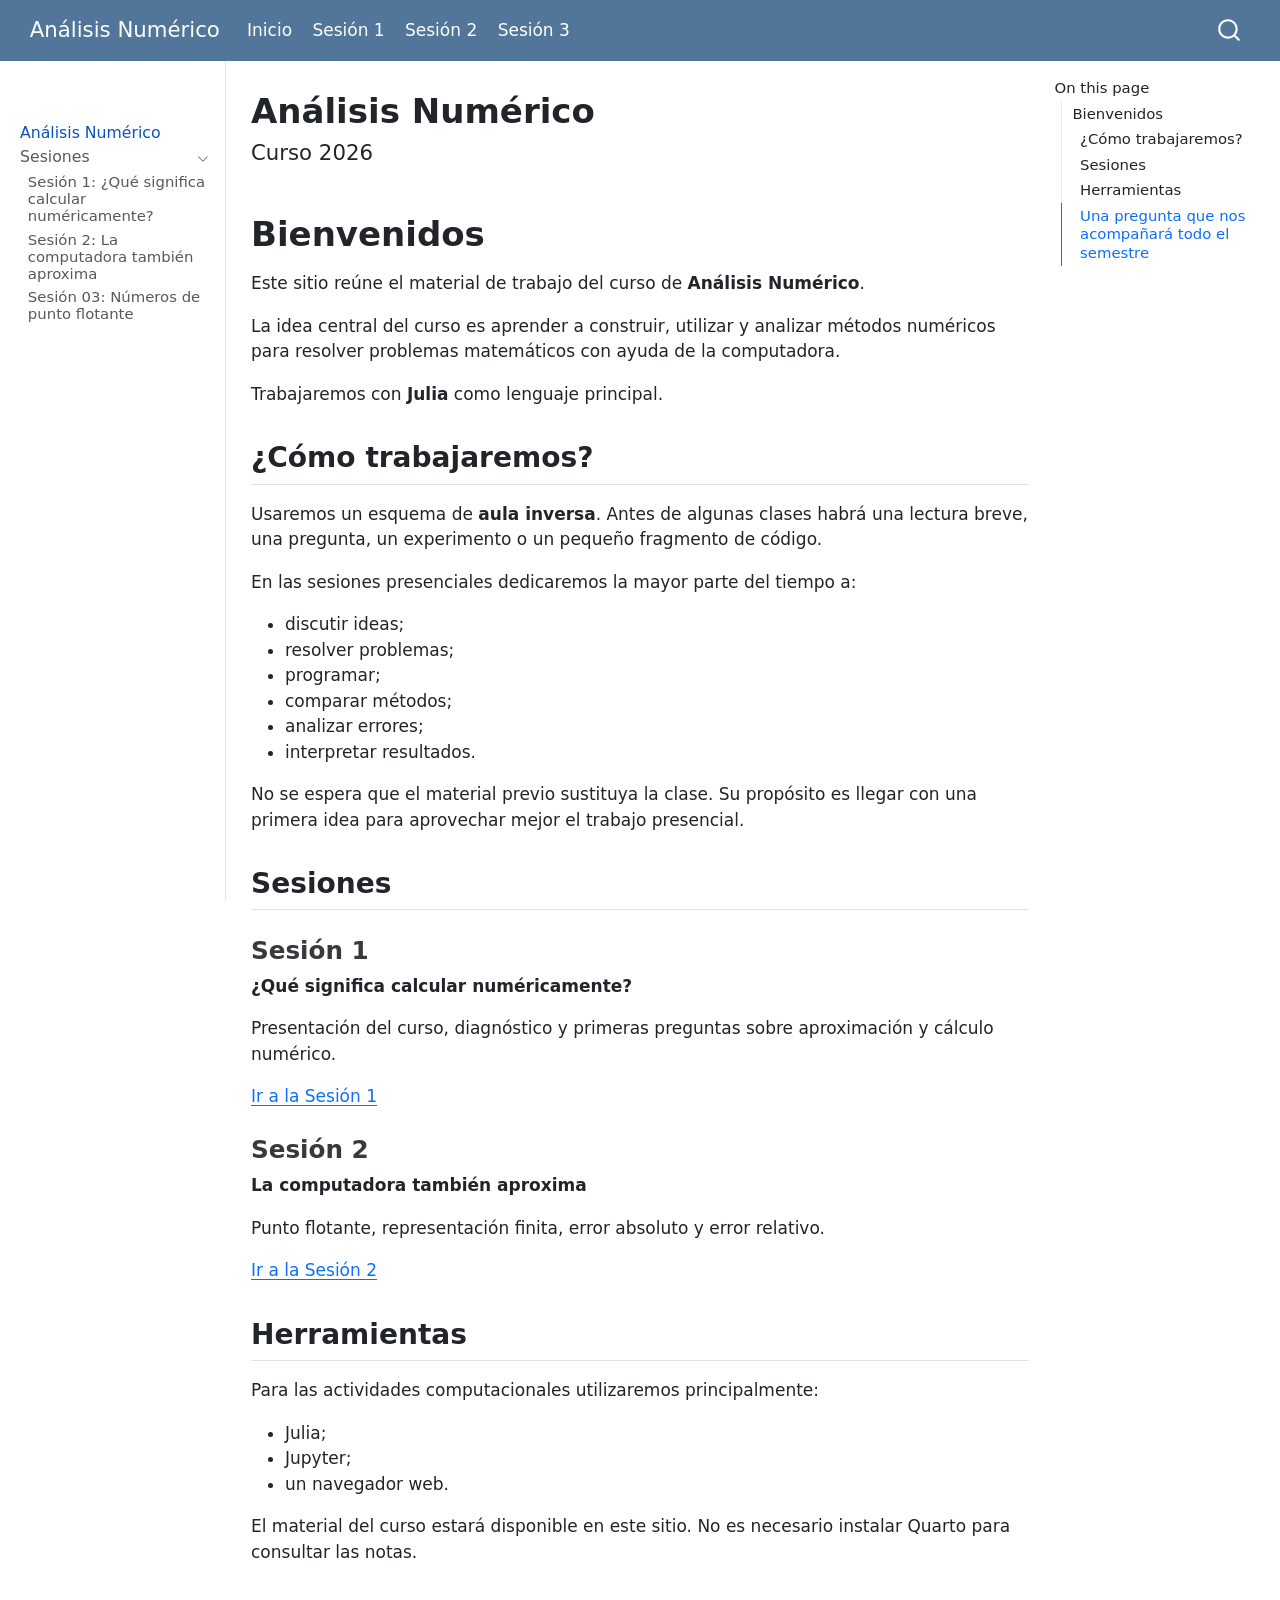
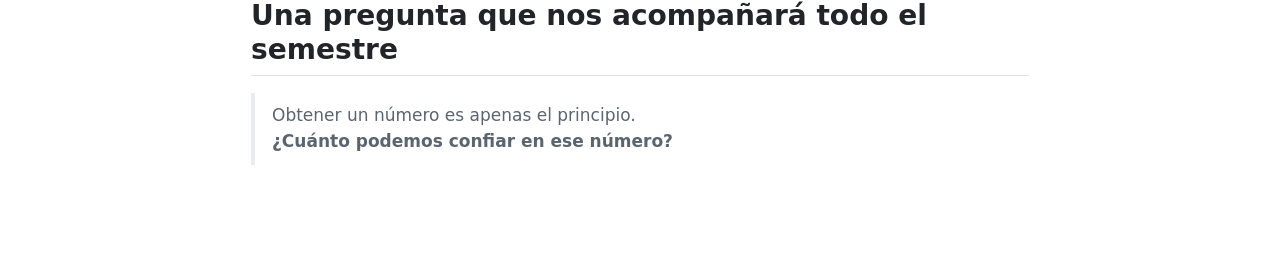
==== docs/index.html @ 0888eb27 "Publica sitio Quarto desde docs" ====
<!DOCTYPE html>
<html xmlns="http://www.w3.org/1999/xhtml" lang="en" xml:lang="en"><head>

<meta charset="utf-8">
<meta name="generator" content="quarto-1.10.18">

<meta name="viewport" content="width=device-width, initial-scale=1.0, user-scalable=yes">


<title>Análisis Numérico</title>
<style>
/* Default styles provided by pandoc.
** See https://pandoc.org/MANUAL.html#variables-for-html for config info.
*/
span.smallcaps{font-variant: small-caps;}
div.columns{display: flex; gap: 1.5em;}
div.column{flex: auto;}
@media screen {
div.columns{gap: min(4vw, 1.5em);}
div.column{overflow-x: auto;}
}
div.hanging-indent{margin-left: 1.5em; text-indent: -1.5em;}
ul.task-list{list-style: none;}
ul.task-list li input[type="checkbox"] {
  width: 0.8em;
  margin: 0 0.8em 0.2em -1em; /* quarto-specific, see https://github.com/quarto-dev/quarto-cli/issues/4556 */ 
  vertical-align: middle;
}
</style>


<script src="site_libs/quarto-nav/quarto-nav.js"></script>
<script src="site_libs/quarto-nav/headroom.min.js"></script>
<script src="site_libs/clipboard/clipboard.min.js"></script>
<script src="site_libs/quarto-search/autocomplete.umd.js"></script>
<script src="site_libs/quarto-search/fuse.min.js"></script>
<script src="site_libs/quarto-search/quarto-search.js"></script>
<meta name="quarto:offset" content="./">
<script src="site_libs/quarto-html/quarto.js" type="module"></script>
<script src="site_libs/quarto-html/tabsets/tabsets.js" type="module"></script>
<script src="site_libs/quarto-html/popper.min.js"></script>
<script src="site_libs/quarto-html/tippy.umd.min.js"></script>
<script src="site_libs/quarto-html/anchor.min.js"></script>
<link href="site_libs/quarto-html/tippy.css" rel="stylesheet">
<link href="site_libs/quarto-html/quarto-syntax-highlighting-64a204ab8560d761af7679ceaba22944.css" rel="stylesheet" id="quarto-text-highlighting-styles">
<script src="site_libs/bootstrap/bootstrap.min.js"></script>
<link href="site_libs/bootstrap/bootstrap-icons.css" rel="stylesheet">
<link href="site_libs/bootstrap/bootstrap-24e7809d17eaf8fe359cf2819d66b8cb.min.css" rel="stylesheet" append-hash="true" id="quarto-bootstrap" data-mode="light">
<script id="quarto-search-options" type="application/json">{
  "location": "navbar",
  "copy-button": false,
  "collapse-after": 3,
  "panel-placement": "end",
  "type": "overlay",
  "limit": 50,
  "keyboard-shortcut": [
    "f",
    "/",
    "s"
  ],
  "show-item-context": false,
  "language": {
    "search-no-results-text": "No results",
    "search-matching-documents-text": "matching documents",
    "search-copy-link-title": "Copy link to search",
    "search-hide-matches-text": "Hide additional matches",
    "search-more-match-text": "more match in this document",
    "search-more-matches-text": "more matches in this document",
    "search-clear-button-title": "Clear",
    "search-text-placeholder": "",
    "search-detached-cancel-button-title": "Cancel",
    "search-submit-button-title": "Submit",
    "search-label": "Search"
  }
}</script>


</head>

<body class="nav-sidebar docked nav-fixed quarto-light">

<div id="quarto-search-results"></div>
  <header id="quarto-header" class="headroom fixed-top">
    <nav class="navbar navbar-expand-lg " data-bs-theme="dark">
      <div class="navbar-container container-fluid">
      <div class="navbar-brand-container mx-auto">
    <a class="navbar-brand" href="./index.html">
    <span class="navbar-title">Análisis Numérico</span>
    </a>
  </div>
            <div id="quarto-search" class="" title="Search"></div>
          <button class="navbar-toggler" type="button" data-bs-toggle="collapse" data-bs-target="#navbarCollapse" aria-controls="navbarCollapse" role="menu" aria-expanded="false" aria-label="Toggle navigation" onclick="if (window.quartoToggleHeadroom) { window.quartoToggleHeadroom(); }">
  <span class="navbar-toggler-icon"></span>
</button>
          <div class="collapse navbar-collapse" id="navbarCollapse">
            <ul class="navbar-nav navbar-nav-scroll me-auto">
  <li class="nav-item">
    <a class="nav-link active" href="./index.html" aria-current="page"> 
<span class="menu-text">Inicio</span></a>
  </li>  
  <li class="nav-item">
    <a class="nav-link" href="./sesiones/sesion01.html"> 
<span class="menu-text">Sesión 1</span></a>
  </li>  
  <li class="nav-item">
    <a class="nav-link" href="./sesiones/sesion02.html"> 
<span class="menu-text">Sesión 2</span></a>
  </li>  
  <li class="nav-item">
    <a class="nav-link" href="./sesiones/sesion03.html"> 
<span class="menu-text">Sesión 3</span></a>
  </li>  
</ul>
          </div> <!-- /navcollapse -->
            <div class="quarto-navbar-tools">
</div>
      </div> <!-- /container-fluid -->
    </nav>
  <nav class="quarto-secondary-nav">
    <div class="container-fluid d-flex">
      <button type="button" class="quarto-btn-toggle btn" data-bs-toggle="collapse" role="button" data-bs-target=".quarto-sidebar-collapse-item" aria-controls="quarto-sidebar" aria-expanded="false" aria-label="Toggle sidebar navigation" onclick="if (window.quartoToggleHeadroom) { window.quartoToggleHeadroom(); }">
        <i class="bi bi-layout-text-sidebar-reverse"></i>
      </button>
        <nav class="quarto-page-breadcrumbs" aria-label="breadcrumb"><ol class="breadcrumb"><li class="breadcrumb-item"><a href="./index.html">Análisis Numérico</a></li></ol></nav>
        <a class="flex-grow-1" role="navigation" data-bs-toggle="collapse" data-bs-target=".quarto-sidebar-collapse-item" aria-controls="quarto-sidebar" aria-expanded="false" aria-label="Toggle sidebar navigation" onclick="if (window.quartoToggleHeadroom) { window.quartoToggleHeadroom(); }">      
        </a>
      <button type="button" class="btn quarto-search-button" aria-label="Search" onclick="window.quartoOpenSearch();">
        <i class="bi bi-search"></i>
      </button>
    </div>
  </nav>
</header>
<!-- content -->
<div id="quarto-content" class="quarto-container page-columns page-rows-contents page-layout-article page-navbar">
<!-- sidebar -->
  <nav id="quarto-sidebar" class="sidebar collapse collapse-horizontal quarto-sidebar-collapse-item sidebar-navigation docked overflow-auto">
        <div class="mt-2 flex-shrink-0 align-items-center">
        <div class="sidebar-search">
        <div id="quarto-search" class="" title="Search"></div>
        </div>
        </div>
    <div class="sidebar-menu-container"> 
    <ul class="list-unstyled mt-1">
        <li class="sidebar-item">
  <div class="sidebar-item-container"> 
  <a href="./index.html" class="sidebar-item-text sidebar-link active">
 <span class="menu-text">Análisis Numérico</span></a>
  </div>
</li>
        <li class="sidebar-item sidebar-item-section">
      <div class="sidebar-item-container"> 
            <a class="sidebar-item-text sidebar-link text-start" data-bs-toggle="collapse" data-bs-target="#quarto-sidebar-section-1" role="navigation" aria-expanded="true">
 <span class="menu-text">Sesiones</span></a>
          <a class="sidebar-item-toggle text-start" data-bs-toggle="collapse" data-bs-target="#quarto-sidebar-section-1" role="navigation" aria-expanded="true" aria-label="Toggle section">
            <i class="bi bi-chevron-right ms-2"></i>
          </a> 
      </div>
      <ul id="quarto-sidebar-section-1" class="collapse list-unstyled sidebar-section depth1 show">  
          <li class="sidebar-item">
  <div class="sidebar-item-container"> 
  <a href="./sesiones/sesion01.html" class="sidebar-item-text sidebar-link">
 <span class="menu-text">Sesión 1: ¿Qué significa calcular numéricamente?</span></a>
  </div>
</li>
          <li class="sidebar-item">
  <div class="sidebar-item-container"> 
  <a href="./sesiones/sesion02.html" class="sidebar-item-text sidebar-link">
 <span class="menu-text">Sesión 2: La computadora también aproxima</span></a>
  </div>
</li>
          <li class="sidebar-item">
  <div class="sidebar-item-container"> 
  <a href="./sesiones/sesion03.html" class="sidebar-item-text sidebar-link">
 <span class="menu-text">Sesión 03: Números de punto flotante</span></a>
  </div>
</li>
      </ul>
  </li>
    </ul>
    </div>
</nav>
<div id="quarto-sidebar-glass" class="quarto-sidebar-collapse-item" data-bs-toggle="collapse" data-bs-target=".quarto-sidebar-collapse-item"></div>
<!-- margin-sidebar -->
    <div id="quarto-margin-sidebar" class="sidebar margin-sidebar">
        <nav id="TOC" role="doc-toc" class="toc-active">
    <h2 id="toc-title">On this page</h2>
   
  <ul>
  <li><a href="#bienvenidos" id="toc-bienvenidos" class="nav-link active" data-scroll-target="#bienvenidos">Bienvenidos</a>
  <ul class="collapse">
  <li><a href="#cómo-trabajaremos" id="toc-cómo-trabajaremos" class="nav-link" data-scroll-target="#cómo-trabajaremos">¿Cómo trabajaremos?</a></li>
  <li><a href="#sesiones" id="toc-sesiones" class="nav-link" data-scroll-target="#sesiones">Sesiones</a>
  <ul class="collapse">
  <li><a href="#sesión-1" id="toc-sesión-1" class="nav-link" data-scroll-target="#sesión-1">Sesión 1</a></li>
  <li><a href="#sesión-2" id="toc-sesión-2" class="nav-link" data-scroll-target="#sesión-2">Sesión 2</a></li>
  </ul></li>
  <li><a href="#herramientas" id="toc-herramientas" class="nav-link" data-scroll-target="#herramientas">Herramientas</a></li>
  <li><a href="#una-pregunta-que-nos-acompañará-todo-el-semestre" id="toc-una-pregunta-que-nos-acompañará-todo-el-semestre" class="nav-link" data-scroll-target="#una-pregunta-que-nos-acompañará-todo-el-semestre">Una pregunta que nos acompañará todo el semestre</a></li>
  </ul></li>
  </ul>
</nav>
    </div>
<!-- main -->
<main class="content" id="quarto-document-content">

<header id="title-block-header" class="quarto-title-block default">
<div class="quarto-title">
<h1 class="title">Análisis Numérico</h1>
<p class="subtitle lead">Curso 2026</p>
</div>



<div class="quarto-title-meta">

    
  
    
  </div>
  


</header>


<section id="bienvenidos" class="level1">
<h1>Bienvenidos</h1>
<p>Este sitio reúne el material de trabajo del curso de <strong>Análisis Numérico</strong>.</p>
<p>La idea central del curso es aprender a construir, utilizar y analizar métodos numéricos para resolver problemas matemáticos con ayuda de la computadora.</p>
<p>Trabajaremos con <strong>Julia</strong> como lenguaje principal.</p>
<section id="cómo-trabajaremos" class="level2">
<h2 class="anchored" data-anchor-id="cómo-trabajaremos">¿Cómo trabajaremos?</h2>
<p>Usaremos un esquema de <strong>aula inversa</strong>. Antes de algunas clases habrá una lectura breve, una pregunta, un experimento o un pequeño fragmento de código.</p>
<p>En las sesiones presenciales dedicaremos la mayor parte del tiempo a:</p>
<ul>
<li>discutir ideas;</li>
<li>resolver problemas;</li>
<li>programar;</li>
<li>comparar métodos;</li>
<li>analizar errores;</li>
<li>interpretar resultados.</li>
</ul>
<p>No se espera que el material previo sustituya la clase. Su propósito es llegar con una primera idea para aprovechar mejor el trabajo presencial.</p>
</section>
<section id="sesiones" class="level2">
<h2 class="anchored" data-anchor-id="sesiones">Sesiones</h2>
<section id="sesión-1" class="level3">
<h3 class="anchored" data-anchor-id="sesión-1">Sesión 1</h3>
<p><strong>¿Qué significa calcular numéricamente?</strong></p>
<p>Presentación del curso, diagnóstico y primeras preguntas sobre aproximación y cálculo numérico.</p>
<p><a href="./sesiones/sesion01.html">Ir a la Sesión 1</a></p>
</section>
<section id="sesión-2" class="level3">
<h3 class="anchored" data-anchor-id="sesión-2">Sesión 2</h3>
<p><strong>La computadora también aproxima</strong></p>
<p>Punto flotante, representación finita, error absoluto y error relativo.</p>
<p><a href="./sesiones/sesion02.html">Ir a la Sesión 2</a></p>
</section>
</section>
<section id="herramientas" class="level2">
<h2 class="anchored" data-anchor-id="herramientas">Herramientas</h2>
<p>Para las actividades computacionales utilizaremos principalmente:</p>
<ul>
<li>Julia;</li>
<li>Jupyter;</li>
<li>un navegador web.</li>
</ul>
<p>El material del curso estará disponible en este sitio. No es necesario instalar Quarto para consultar las notas.</p>
</section>
<section id="una-pregunta-que-nos-acompañará-todo-el-semestre" class="level2">
<h2 class="anchored" data-anchor-id="una-pregunta-que-nos-acompañará-todo-el-semestre">Una pregunta que nos acompañará todo el semestre</h2>
<blockquote class="blockquote">
<p>Obtener un número es apenas el principio.<br>
<strong>¿Cuánto podemos confiar en ese número?</strong></p>
</blockquote>


</section>
</section>

</main> <!-- /main -->
<script id="quarto-html-after-body" type="application/javascript">
  window.document.addEventListener("DOMContentLoaded", function (event) {
    const icon = "";
    const anchorJS = new window.AnchorJS();
    anchorJS.options = {
      placement: 'right',
      icon: icon
    };
    anchorJS.add('.anchored');
    const isCodeAnnotation = (el) => {
      for (const clz of el.classList) {
        if (clz.startsWith('code-annotation-')) {                     
          return true;
        }
      }
      return false;
    }
    const onCopySuccess = function(e) {
      // button target
      const button = e.trigger;
      // don't keep focus
      button.blur();
      // flash "checked"
      button.classList.add('code-copy-button-checked');
      var currentTitle = button.getAttribute("title");
      button.setAttribute("title", "Copied!");
      let tooltip;
      if (window.bootstrap) {
        button.setAttribute("data-bs-toggle", "tooltip");
        button.setAttribute("data-bs-placement", "left");
        button.setAttribute("data-bs-title", "Copied!");
        tooltip = new bootstrap.Tooltip(button, 
          { trigger: "manual", 
            customClass: "code-copy-button-tooltip",
            offset: [0, -8]});
        tooltip.show();    
      }
      setTimeout(function() {
        if (tooltip) {
          tooltip.hide();
          button.removeAttribute("data-bs-title");
          button.removeAttribute("data-bs-toggle");
          button.removeAttribute("data-bs-placement");
        }
        button.setAttribute("title", currentTitle);
        button.classList.remove('code-copy-button-checked');
      }, 1000);
      // clear code selection
      e.clearSelection();
    }
    const getTextToCopy = function(trigger) {
      const outerScaffold = trigger.parentElement.cloneNode(true);
      const codeEl = outerScaffold.querySelector('code');
      for (const childEl of codeEl.children) {
        if (isCodeAnnotation(childEl)) {
          childEl.remove();
        }
      }
      return codeEl.innerText;
    }
    const clipboard = new window.ClipboardJS('.code-copy-button:not([data-in-quarto-modal])', {
      text: getTextToCopy
    });
    clipboard.on('success', onCopySuccess);
    if (window.document.getElementById('quarto-embedded-source-code-modal')) {
      const clipboardModal = new window.ClipboardJS('.code-copy-button[data-in-quarto-modal]', {
        text: getTextToCopy,
        container: window.document.getElementById('quarto-embedded-source-code-modal')
      });
      clipboardModal.on('success', onCopySuccess);
    }
      var localhostRegex = new RegExp(/^(?:http|https):\/\/localhost\:?[0-9]*\//);
      var mailtoRegex = new RegExp(/^mailto:/);
        var filterRegex = new RegExp('/' + window.location.host + '/');
      var isInternal = (href) => {
          return filterRegex.test(href) || localhostRegex.test(href) || mailtoRegex.test(href);
      }
      // Inspect non-navigation links and adorn them if external
     var links = window.document.querySelectorAll('a[href]:not(.nav-link):not(.navbar-brand):not(.toc-action):not(.sidebar-link):not(.sidebar-item-toggle):not(.pagination-link):not(.no-external):not([aria-hidden]):not(.dropdown-item):not(.quarto-navigation-tool):not(.about-link)');
      for (var i=0; i<links.length; i++) {
        const link = links[i];
        if (!isInternal(link.href)) {
          // undo the damage that might have been done by quarto-nav.js in the case of
          // links that we want to consider external
          if (link.dataset.originalHref !== undefined) {
            link.href = link.dataset.originalHref;
          }
        }
      }
    function tippyHover(el, contentFn, onTriggerFn, onUntriggerFn) {
      const config = {
        allowHTML: true,
        maxWidth: 500,
        delay: 100,
        arrow: false,
        appendTo: function(el) {
            return el.parentElement;
        },
        interactive: true,
        interactiveBorder: 10,
        theme: 'quarto',
        placement: 'bottom-start',
      };
      if (contentFn) {
        config.content = contentFn;
      }
      if (onTriggerFn) {
        config.onTrigger = onTriggerFn;
      }
      if (onUntriggerFn) {
        config.onUntrigger = onUntriggerFn;
      }
      window.tippy(el, config); 
    }
    const noterefs = window.document.querySelectorAll('a[role="doc-noteref"]');
    for (var i=0; i<noterefs.length; i++) {
      const ref = noterefs[i];
      tippyHover(ref, function() {
        // use id or data attribute instead here
        let href = ref.getAttribute('data-footnote-href') || ref.getAttribute('href');
        try { href = new URL(href).hash; } catch {}
        const id = href.replace(/^#\/?/, "");
        const note = window.document.getElementById(id);
        if (note) {
          return note.innerHTML;
        } else {
          return "";
        }
      });
    }
    const xrefs = window.document.querySelectorAll('a.quarto-xref');
    const processXRef = (id, note) => {
      // Strip column container classes
      const stripColumnClz = (el) => {
        el.classList.remove("page-full", "page-columns");
        if (el.children) {
          for (const child of el.children) {
            stripColumnClz(child);
          }
        }
      }
      stripColumnClz(note)
      if (id === null || id.startsWith('sec-')) {
        // Special case sections, only their first couple elements
        const container = document.createElement("div");
        if (note.children && note.children.length > 2) {
          container.appendChild(note.children[0].cloneNode(true));
          for (let i = 1; i < note.children.length; i++) {
            const child = note.children[i];
            if (child.tagName === "P" && child.innerText === "") {
              continue;
            } else {
              container.appendChild(child.cloneNode(true));
              break;
            }
          }
          if (window.Quarto?.typesetMath) {
            window.Quarto.typesetMath(container);
          }
          return container.innerHTML
        } else {
          if (window.Quarto?.typesetMath) {
            window.Quarto.typesetMath(note);
          }
          return note.innerHTML;
        }
      } else {
        // Remove any anchor links if they are present
        const anchorLink = note.querySelector('a.anchorjs-link');
        if (anchorLink) {
          anchorLink.remove();
        }
        if (window.Quarto?.typesetMath) {
          window.Quarto.typesetMath(note);
        }
        if (note.classList.contains("callout")) {
          return note.outerHTML;
        } else {
          return note.innerHTML;
        }
      }
    }
    for (var i=0; i<xrefs.length; i++) {
      const xref = xrefs[i];
      tippyHover(xref, undefined, function(instance) {
        instance.disable();
        let url = xref.getAttribute('href');
        let hash = undefined; 
        if (url.startsWith('#')) {
          hash = url;
        } else {
          try { hash = new URL(url).hash; } catch {}
        }
        if (hash) {
          const id = hash.replace(/^#\/?/, "");
          const note = window.document.getElementById(id);
          if (note !== null) {
            try {
              const html = processXRef(id, note.cloneNode(true));
              instance.setContent(html);
            } finally {
              instance.enable();
              instance.show();
            }
          } else {
            // See if we can fetch this
            fetch(url.split('#')[0])
            .then(res => res.text())
            .then(html => {
              const parser = new DOMParser();
              const htmlDoc = parser.parseFromString(html, "text/html");
              const note = htmlDoc.getElementById(id);
              if (note !== null) {
                const html = processXRef(id, note);
                instance.setContent(html);
              } 
            }).finally(() => {
              instance.enable();
              instance.show();
            });
          }
        } else {
          // See if we can fetch a full url (with no hash to target)
          // This is a special case and we should probably do some content thinning / targeting
          fetch(url)
          .then(res => res.text())
          .then(html => {
            const parser = new DOMParser();
            const htmlDoc = parser.parseFromString(html, "text/html");
            const note = htmlDoc.querySelector('main.content');
            if (note !== null) {
              // This should only happen for chapter cross references
              // (since there is no id in the URL)
              // remove the first header
              if (note.children.length > 0 && note.children[0].tagName === "HEADER") {
                note.children[0].remove();
              }
              const html = processXRef(null, note);
              instance.setContent(html);
            } 
          }).finally(() => {
            instance.enable();
            instance.show();
          });
        }
      }, function(instance) {
      });
    }
        let selectedAnnoteEl;
        const selectorForAnnotation = ( cell, annotation) => {
          let cellAttr = 'data-code-cell="' + cell + '"';
          let lineAttr = 'data-code-annotation="' +  annotation + '"';
          const selector = 'span[' + cellAttr + '][' + lineAttr + ']';
          return selector;
        }
        const selectCodeLines = (annoteEl) => {
          const doc = window.document;
          const targetCell = annoteEl.getAttribute("data-target-cell");
          const targetAnnotation = annoteEl.getAttribute("data-target-annotation");
          const annoteSpan = window.document.querySelector(selectorForAnnotation(targetCell, targetAnnotation));
          const lines = annoteSpan.getAttribute("data-code-lines").split(",");
          const lineIds = lines.map((line) => {
            return targetCell + "-" + line;
          })
          let top = null;
          let height = null;
          let parent = null;
          if (lineIds.length > 0) {
              //compute the position of the single el (top and bottom and make a div)
              const el = window.document.getElementById(lineIds[0]);
              top = el.offsetTop;
              height = el.offsetHeight;
              parent = el.parentElement.parentElement;
            if (lineIds.length > 1) {
              const lastEl = window.document.getElementById(lineIds[lineIds.length - 1]);
              const bottom = lastEl.offsetTop + lastEl.offsetHeight;
              height = bottom - top;
            }
            if (top !== null && height !== null && parent !== null) {
              // cook up a div (if necessary) and position it 
              let div = window.document.getElementById("code-annotation-line-highlight");
              if (div === null) {
                div = window.document.createElement("div");
                div.setAttribute("id", "code-annotation-line-highlight");
                div.style.position = 'absolute';
                parent.appendChild(div);
              }
              div.style.top = top - 2 + "px";
              div.style.height = height + 4 + "px";
              div.style.left = 0;
              let gutterDiv = window.document.getElementById("code-annotation-line-highlight-gutter");
              if (gutterDiv === null) {
                gutterDiv = window.document.createElement("div");
                gutterDiv.setAttribute("id", "code-annotation-line-highlight-gutter");
                gutterDiv.style.position = 'absolute';
                const codeCell = window.document.getElementById(targetCell);
                const gutter = codeCell.querySelector('.code-annotation-gutter');
                gutter.appendChild(gutterDiv);
              }
              gutterDiv.style.top = top - 2 + "px";
              gutterDiv.style.height = height + 4 + "px";
            }
            selectedAnnoteEl = annoteEl;
          }
        };
        const unselectCodeLines = () => {
          const elementsIds = ["code-annotation-line-highlight", "code-annotation-line-highlight-gutter"];
          elementsIds.forEach((elId) => {
            const div = window.document.getElementById(elId);
            if (div) {
              div.remove();
            }
          });
          selectedAnnoteEl = undefined;
        };
          // Handle positioning of the toggle
      window.addEventListener(
        "resize",
        throttle(() => {
          elRect = undefined;
          if (selectedAnnoteEl) {
            selectCodeLines(selectedAnnoteEl);
          }
        }, 10)
      );
      function throttle(fn, ms) {
      let throttle = false;
      let timer;
        return (...args) => {
          if(!throttle) { // first call gets through
              fn.apply(this, args);
              throttle = true;
          } else { // all the others get throttled
              if(timer) clearTimeout(timer); // cancel #2
              timer = setTimeout(() => {
                fn.apply(this, args);
                timer = throttle = false;
              }, ms);
          }
        };
      }
        // Attach click handler to the DT
        const annoteDls = window.document.querySelectorAll('dt[data-target-cell]');
        for (const annoteDlNode of annoteDls) {
          annoteDlNode.addEventListener('click', (event) => {
            const clickedEl = event.target;
            if (clickedEl !== selectedAnnoteEl) {
              unselectCodeLines();
              const activeEl = window.document.querySelector('dt[data-target-cell].code-annotation-active');
              if (activeEl) {
                activeEl.classList.remove('code-annotation-active');
              }
              selectCodeLines(clickedEl);
              clickedEl.classList.add('code-annotation-active');
            } else {
              // Unselect the line
              unselectCodeLines();
              clickedEl.classList.remove('code-annotation-active');
            }
          });
        }
    const findCites = (el) => {
      const parentEl = el.parentElement;
      if (parentEl) {
        const cites = parentEl.dataset.cites;
        if (cites) {
          return {
            el,
            cites: cites.split(' ')
          };
        } else {
          return findCites(el.parentElement)
        }
      } else {
        return undefined;
      }
    };
    var bibliorefs = window.document.querySelectorAll('a[role="doc-biblioref"]');
    for (var i=0; i<bibliorefs.length; i++) {
      const ref = bibliorefs[i];
      const citeInfo = findCites(ref);
      if (citeInfo) {
        tippyHover(citeInfo.el, function() {
          var popup = window.document.createElement('div');
          citeInfo.cites.forEach(function(cite) {
            var citeDiv = window.document.createElement('div');
            citeDiv.classList.add('hanging-indent');
            citeDiv.classList.add('csl-entry');
            var biblioDiv = window.document.getElementById('ref-' + cite);
            if (biblioDiv) {
              citeDiv.innerHTML = biblioDiv.innerHTML;
            }
            popup.appendChild(citeDiv);
          });
          return popup.innerHTML;
        });
      }
    }
  });
  </script>
</div> <!-- /content -->




</body></html>
---- docs/site_libs/quarto-html/tippy.css ----
.tippy-box[data-animation=fade][data-state=hidden]{opacity:0}[data-tippy-root]{max-width:calc(100vw - 10px)}.tippy-box{position:relative;background-color:#333;color:#fff;border-radius:4px;font-size:14px;line-height:1.4;white-space:normal;outline:0;transition-property:transform,visibility,opacity}.tippy-box[data-placement^=top]>.tippy-arrow{bottom:0}.tippy-box[data-placement^=top]>.tippy-arrow:before{bottom:-7px;left:0;border-width:8px 8px 0;border-top-color:initial;transform-origin:center top}.tippy-box[data-placement^=bottom]>.tippy-arrow{top:0}.tippy-box[data-placement^=bottom]>.tippy-arrow:before{top:-7px;left:0;border-width:0 8px 8px;border-bottom-color:initial;transform-origin:center bottom}.tippy-box[data-placement^=left]>.tippy-arrow{right:0}.tippy-box[data-placement^=left]>.tippy-arrow:before{border-width:8px 0 8px 8px;border-left-color:initial;right:-7px;transform-origin:center left}.tippy-box[data-placement^=right]>.tippy-arrow{left:0}.tippy-box[data-placement^=right]>.tippy-arrow:before{left:-7px;border-width:8px 8px 8px 0;border-right-color:initial;transform-origin:center right}.tippy-box[data-inertia][data-state=visible]{transition-timing-function:cubic-bezier(.54,1.5,.38,1.11)}.tippy-arrow{width:16px;height:16px;color:#333}.tippy-arrow:before{content:"";position:absolute;border-color:transparent;border-style:solid}.tippy-content{position:relative;padding:5px 9px;z-index:1}
---- docs/site_libs/quarto-html/quarto-syntax-highlighting-64a204ab8560d761af7679ceaba22944.css ----
/* quarto syntax highlight colors */
:root {
  --quarto-hl-ot-color: #003B4F;
  --quarto-hl-at-color: #657422;
  --quarto-hl-ss-color: #20794D;
  --quarto-hl-an-color: #5E5E5E;
  --quarto-hl-fu-color: #4758AB;
  --quarto-hl-st-color: #20794D;
  --quarto-hl-cf-color: #003B4F;
  --quarto-hl-op-color: #5E5E5E;
  --quarto-hl-er-color: #AD0000;
  --quarto-hl-bn-color: #AD0000;
  --quarto-hl-al-color: #AD0000;
  --quarto-hl-va-color: #111111;
  --quarto-hl-bu-color: inherit;
  --quarto-hl-ex-color: inherit;
  --quarto-hl-pp-color: #AD0000;
  --quarto-hl-in-color: #5E5E5E;
  --quarto-hl-vs-color: #20794D;
  --quarto-hl-wa-color: #5E5E5E;
  --quarto-hl-do-color: #5E5E5E;
  --quarto-hl-im-color: #00769E;
  --quarto-hl-ch-color: #20794D;
  --quarto-hl-dt-color: #AD0000;
  --quarto-hl-fl-color: #AD0000;
  --quarto-hl-co-color: #5E5E5E;
  --quarto-hl-cv-color: #5E5E5E;
  --quarto-hl-cn-color: #8f5902;
  --quarto-hl-sc-color: #5E5E5E;
  --quarto-hl-dv-color: #AD0000;
  --quarto-hl-kw-color: #003B4F;
}

/* other quarto variables */
:root {
  --quarto-font-monospace: SFMono-Regular, Menlo, Monaco, Consolas, "Liberation Mono", "Courier New", monospace;
}

/* syntax highlight based on Pandoc's rules */
pre > code.sourceCode > span {
  color: #003B4F;
}

code.sourceCode > span {
  color: #003B4F;
}

div.sourceCode,
div.sourceCode pre.sourceCode {
  color: #003B4F;
}

/* Normal */
code span {
  color: #003B4F;
}

/* Alert */
code span.al {
  color: #AD0000;
  font-style: inherit;
}

/* Annotation */
code span.an {
  color: #5E5E5E;
  font-style: inherit;
}

/* Attribute */
code span.at {
  color: #657422;
  font-style: inherit;
}

/* BaseN */
code span.bn {
  color: #AD0000;
  font-style: inherit;
}

/* BuiltIn */
code span.bu {
  font-style: inherit;
}

/* ControlFlow */
code span.cf {
  color: #003B4F;
  font-weight: bold;
  font-style: inherit;
}

/* Char */
code span.ch {
  color: #20794D;
  font-style: inherit;
}

/* Constant */
code span.cn {
  color: #8f5902;
  font-style: inherit;
}

/* Comment */
code span.co {
  color: #5E5E5E;
  font-style: inherit;
}

/* CommentVar */
code span.cv {
  color: #5E5E5E;
  font-style: italic;
}

/* Documentation */
code span.do {
  color: #5E5E5E;
  font-style: italic;
}

/* DataType */
code span.dt {
  color: #AD0000;
  font-style: inherit;
}

/* DecVal */
code span.dv {
  color: #AD0000;
  font-style: inherit;
}

/* Error */
code span.er {
  color: #AD0000;
  font-style: inherit;
}

/* Extension */
code span.ex {
  font-style: inherit;
}

/* Float */
code span.fl {
  color: #AD0000;
  font-style: inherit;
}

/* Function */
code span.fu {
  color: #4758AB;
  font-style: inherit;
}

/* Import */
code span.im {
  color: #00769E;
  font-style: inherit;
}

/* Information */
code span.in {
  color: #5E5E5E;
  font-style: inherit;
}

/* Keyword */
code span.kw {
  color: #003B4F;
  font-weight: bold;
  font-style: inherit;
}

/* Operator */
code span.op {
  color: #5E5E5E;
  font-style: inherit;
}

/* Other */
code span.ot {
  color: #003B4F;
  font-style: inherit;
}

/* Preprocessor */
code span.pp {
  color: #AD0000;
  font-style: inherit;
}

/* SpecialChar */
code span.sc {
  color: #5E5E5E;
  font-style: inherit;
}

/* SpecialString */
code span.ss {
  color: #20794D;
  font-style: inherit;
}

/* String */
code span.st {
  color: #20794D;
  font-style: inherit;
}

/* Variable */
code span.va {
  color: #111111;
  font-style: inherit;
}

/* VerbatimString */
code span.vs {
  color: #20794D;
  font-style: inherit;
}

/* Warning */
code span.wa {
  color: #5E5E5E;
  font-style: italic;
}

.prevent-inlining {
  content: "</";
}

/*# sourceMappingURL=9d8d5bb603a83b8298b89080a598c93b.css.map */
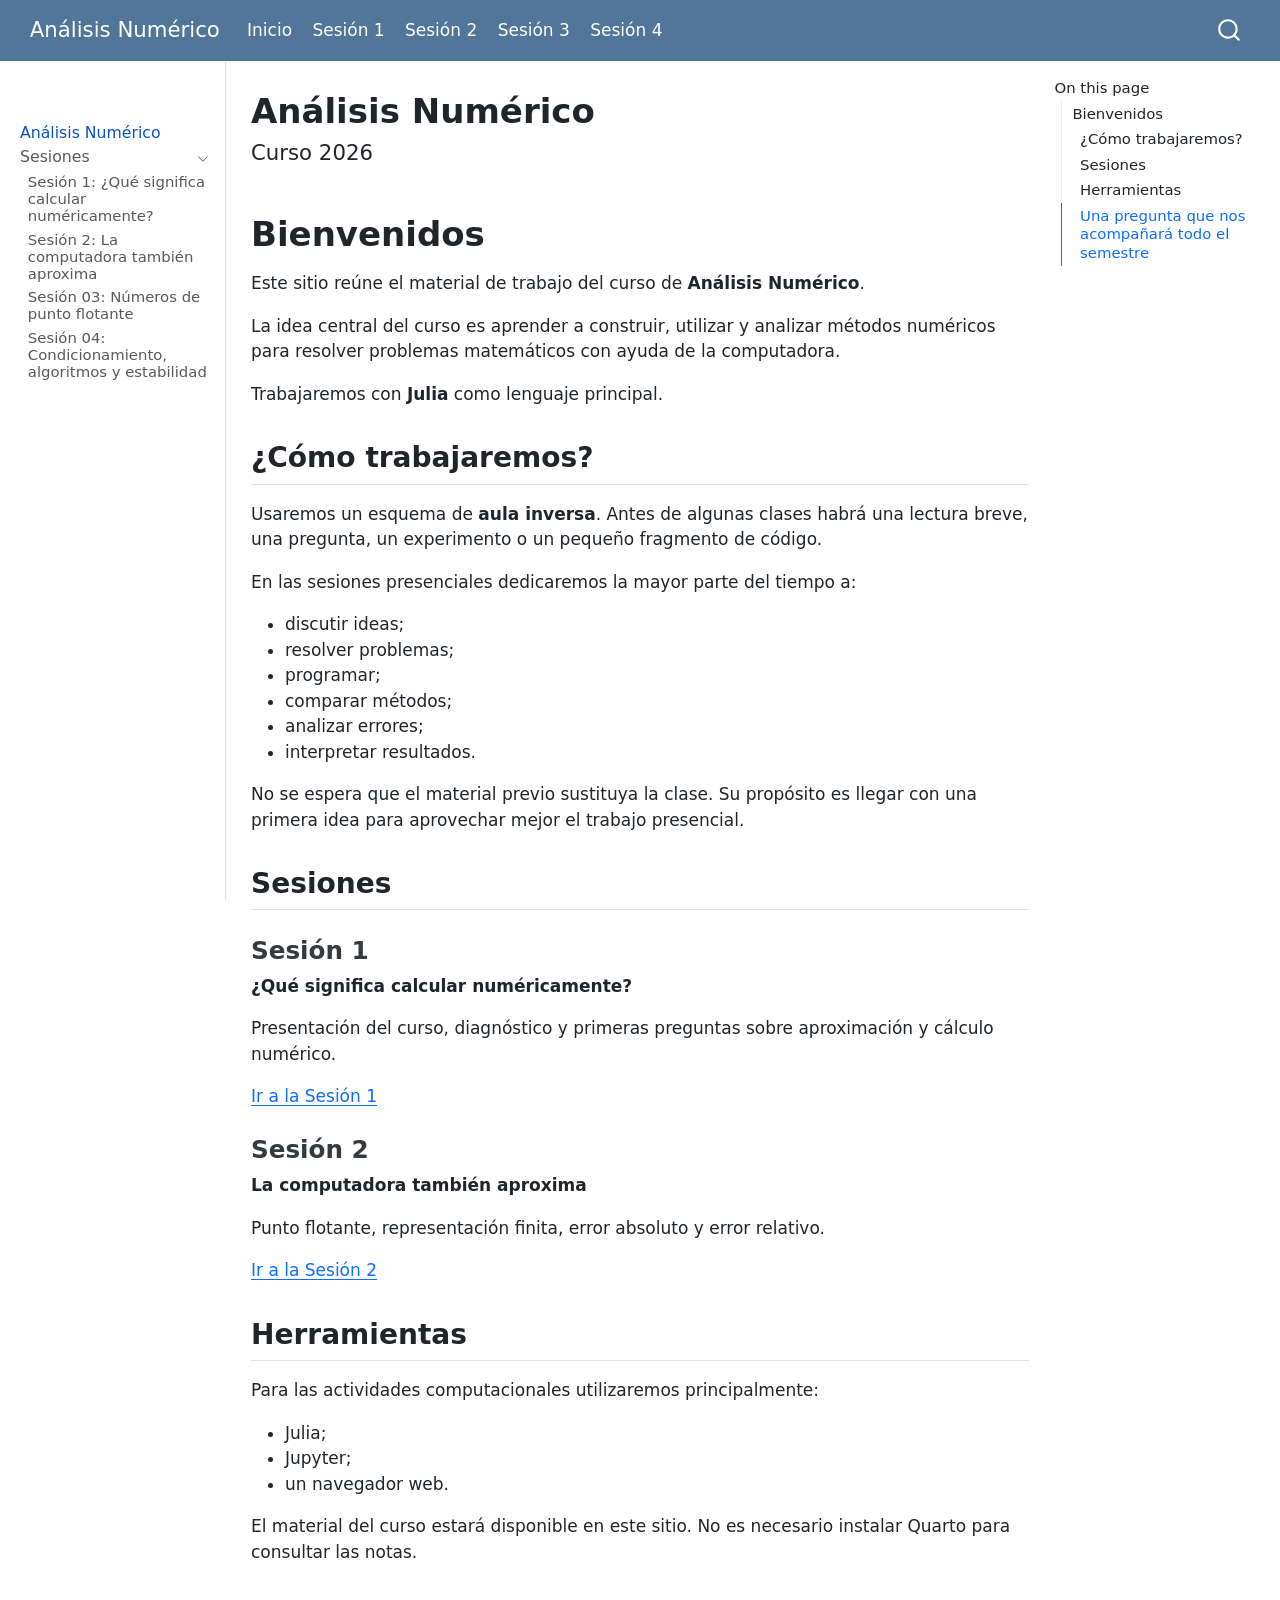
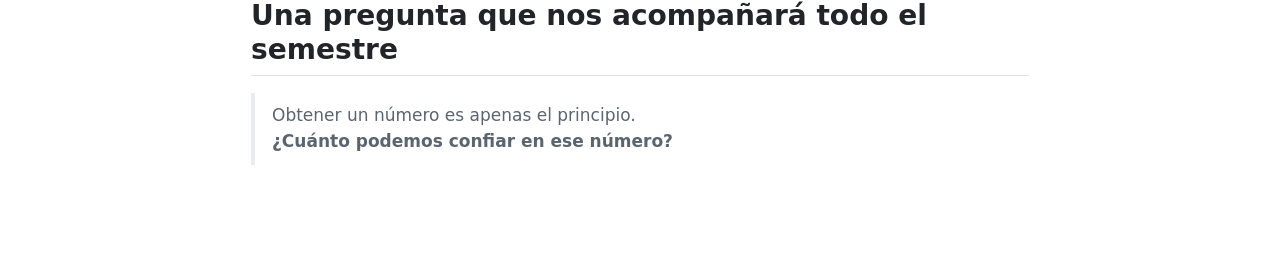
==== commit 20b7ae3a: "Agrega sesión 04 al menú del sitio" ====
--- a/docs/index.html
+++ b/docs/index.html
@@ -109,6 +109,10 @@
   <li class="nav-item">
     <a class="nav-link" href="./sesiones/sesion03.html"> 
 <span class="menu-text">Sesión 3</span></a>
+  </li>  
+  <li class="nav-item">
+    <a class="nav-link" href="./sesiones/sesion04.html"> 
+<span class="menu-text">Sesión 4</span></a>
   </li>  
 </ul>
           </div> <!-- /navcollapse -->
@@ -174,6 +178,12 @@
  <span class="menu-text">Sesión 03: Números de punto flotante</span></a>
   </div>
 </li>
+          <li class="sidebar-item">
+  <div class="sidebar-item-container"> 
+  <a href="./sesiones/sesion04.html" class="sidebar-item-text sidebar-link">
+ <span class="menu-text">Sesión 04: Condicionamiento, algoritmos y estabilidad</span></a>
+  </div>
+</li>
       </ul>
   </li>
     </ul>
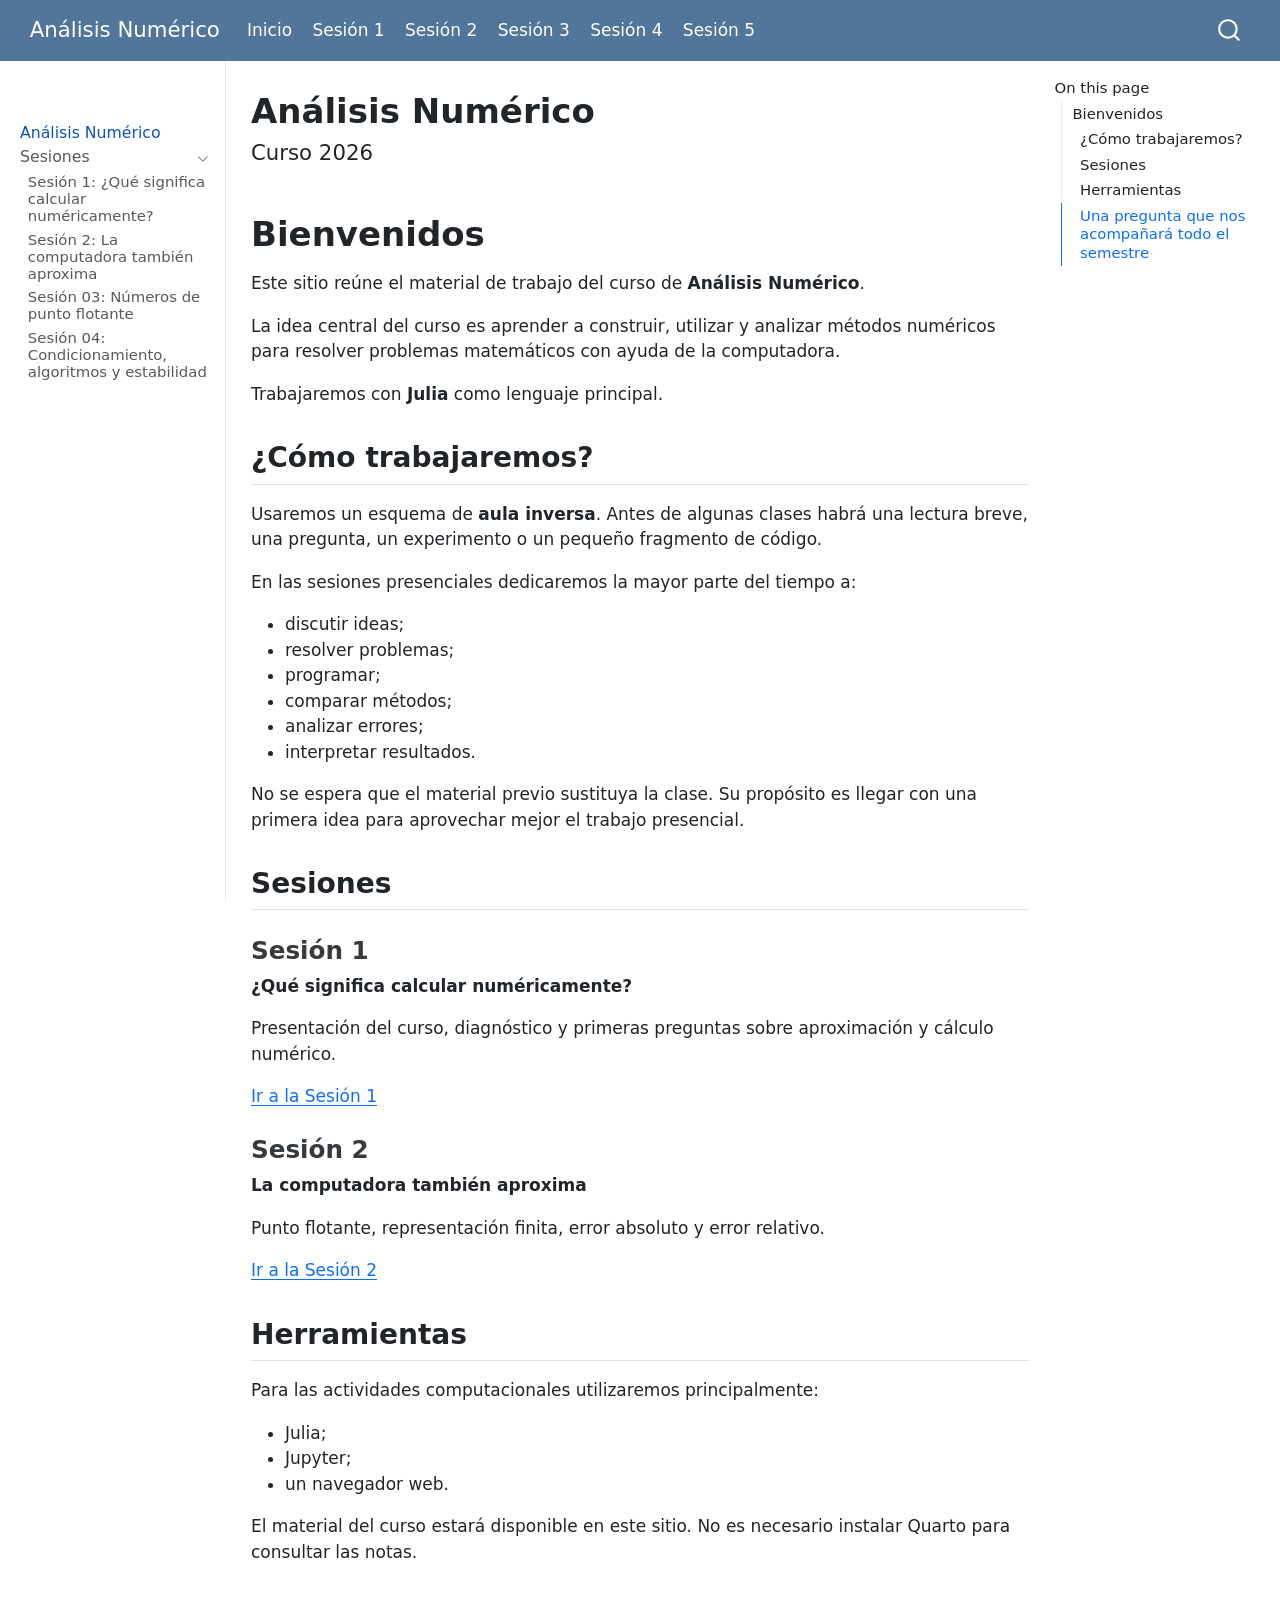
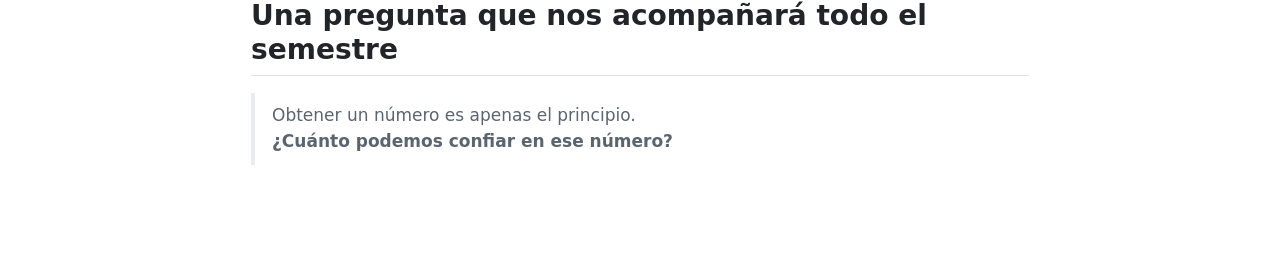
==== commit f89b0799: "Agrega sesión 05 al menú del sitio" ====
--- a/docs/index.html
+++ b/docs/index.html
@@ -113,6 +113,10 @@
   <li class="nav-item">
     <a class="nav-link" href="./sesiones/sesion04.html"> 
 <span class="menu-text">Sesión 4</span></a>
+  </li>  
+  <li class="nav-item">
+    <a class="nav-link" href="./sesiones/sesion05.html"> 
+<span class="menu-text">Sesión 5</span></a>
   </li>  
 </ul>
           </div> <!-- /navcollapse -->
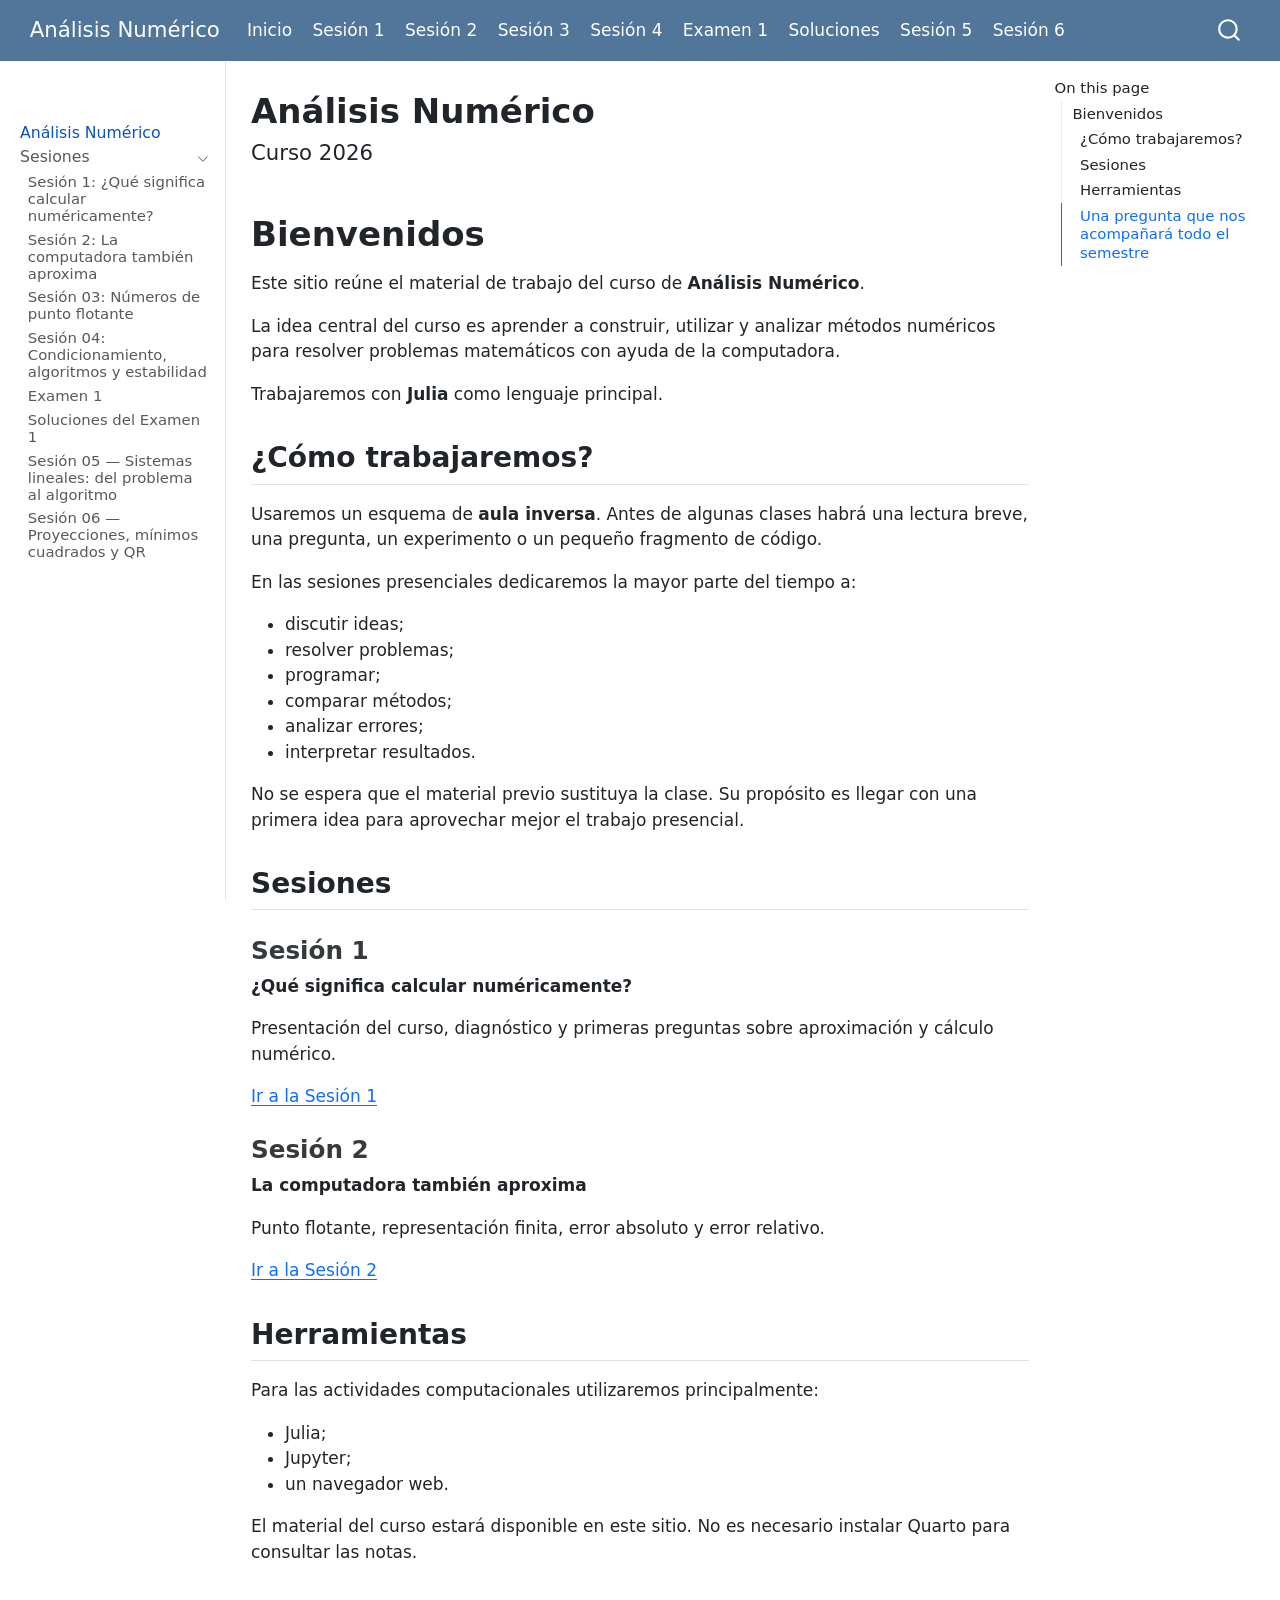
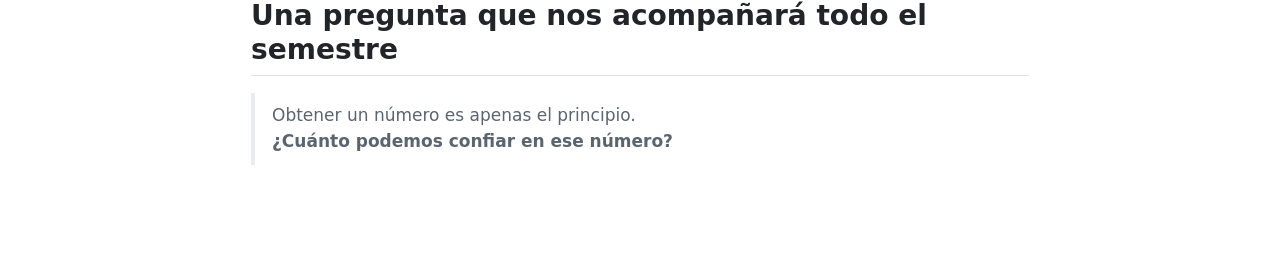
==== commit c8d7b3db: "Actualiza sitio con sesion 06 y soluciones" ====
--- a/docs/index.html
+++ b/docs/index.html
@@ -115,8 +115,20 @@
 <span class="menu-text">Sesión 4</span></a>
   </li>  
   <li class="nav-item">
+    <a class="nav-link" href="./sesiones/examen01.html"> 
+<span class="menu-text">Examen 1</span></a>
+  </li>  
+  <li class="nav-item">
+    <a class="nav-link" href="./sesiones/soluciones_examen01.html"> 
+<span class="menu-text">Soluciones</span></a>
+  </li>  
+  <li class="nav-item">
     <a class="nav-link" href="./sesiones/sesion05.html"> 
 <span class="menu-text">Sesión 5</span></a>
+  </li>  
+  <li class="nav-item">
+    <a class="nav-link" href="./sesiones/sesion06.html"> 
+<span class="menu-text">Sesión 6</span></a>
   </li>  
 </ul>
           </div> <!-- /navcollapse -->
@@ -186,6 +198,30 @@
   <div class="sidebar-item-container"> 
   <a href="./sesiones/sesion04.html" class="sidebar-item-text sidebar-link">
  <span class="menu-text">Sesión 04: Condicionamiento, algoritmos y estabilidad</span></a>
+  </div>
+</li>
+          <li class="sidebar-item">
+  <div class="sidebar-item-container"> 
+  <a href="./sesiones/examen01.html" class="sidebar-item-text sidebar-link">
+ <span class="menu-text">Examen 1</span></a>
+  </div>
+</li>
+          <li class="sidebar-item">
+  <div class="sidebar-item-container"> 
+  <a href="./sesiones/soluciones_examen01.html" class="sidebar-item-text sidebar-link">
+ <span class="menu-text">Soluciones del Examen 1</span></a>
+  </div>
+</li>
+          <li class="sidebar-item">
+  <div class="sidebar-item-container"> 
+  <a href="./sesiones/sesion05.html" class="sidebar-item-text sidebar-link">
+ <span class="menu-text">Sesión 05 — Sistemas lineales: del problema al algoritmo</span></a>
+  </div>
+</li>
+          <li class="sidebar-item">
+  <div class="sidebar-item-container"> 
+  <a href="./sesiones/sesion06.html" class="sidebar-item-text sidebar-link">
+ <span class="menu-text">Sesión 06 — Proyecciones, mínimos cuadrados y QR</span></a>
   </div>
 </li>
       </ul>
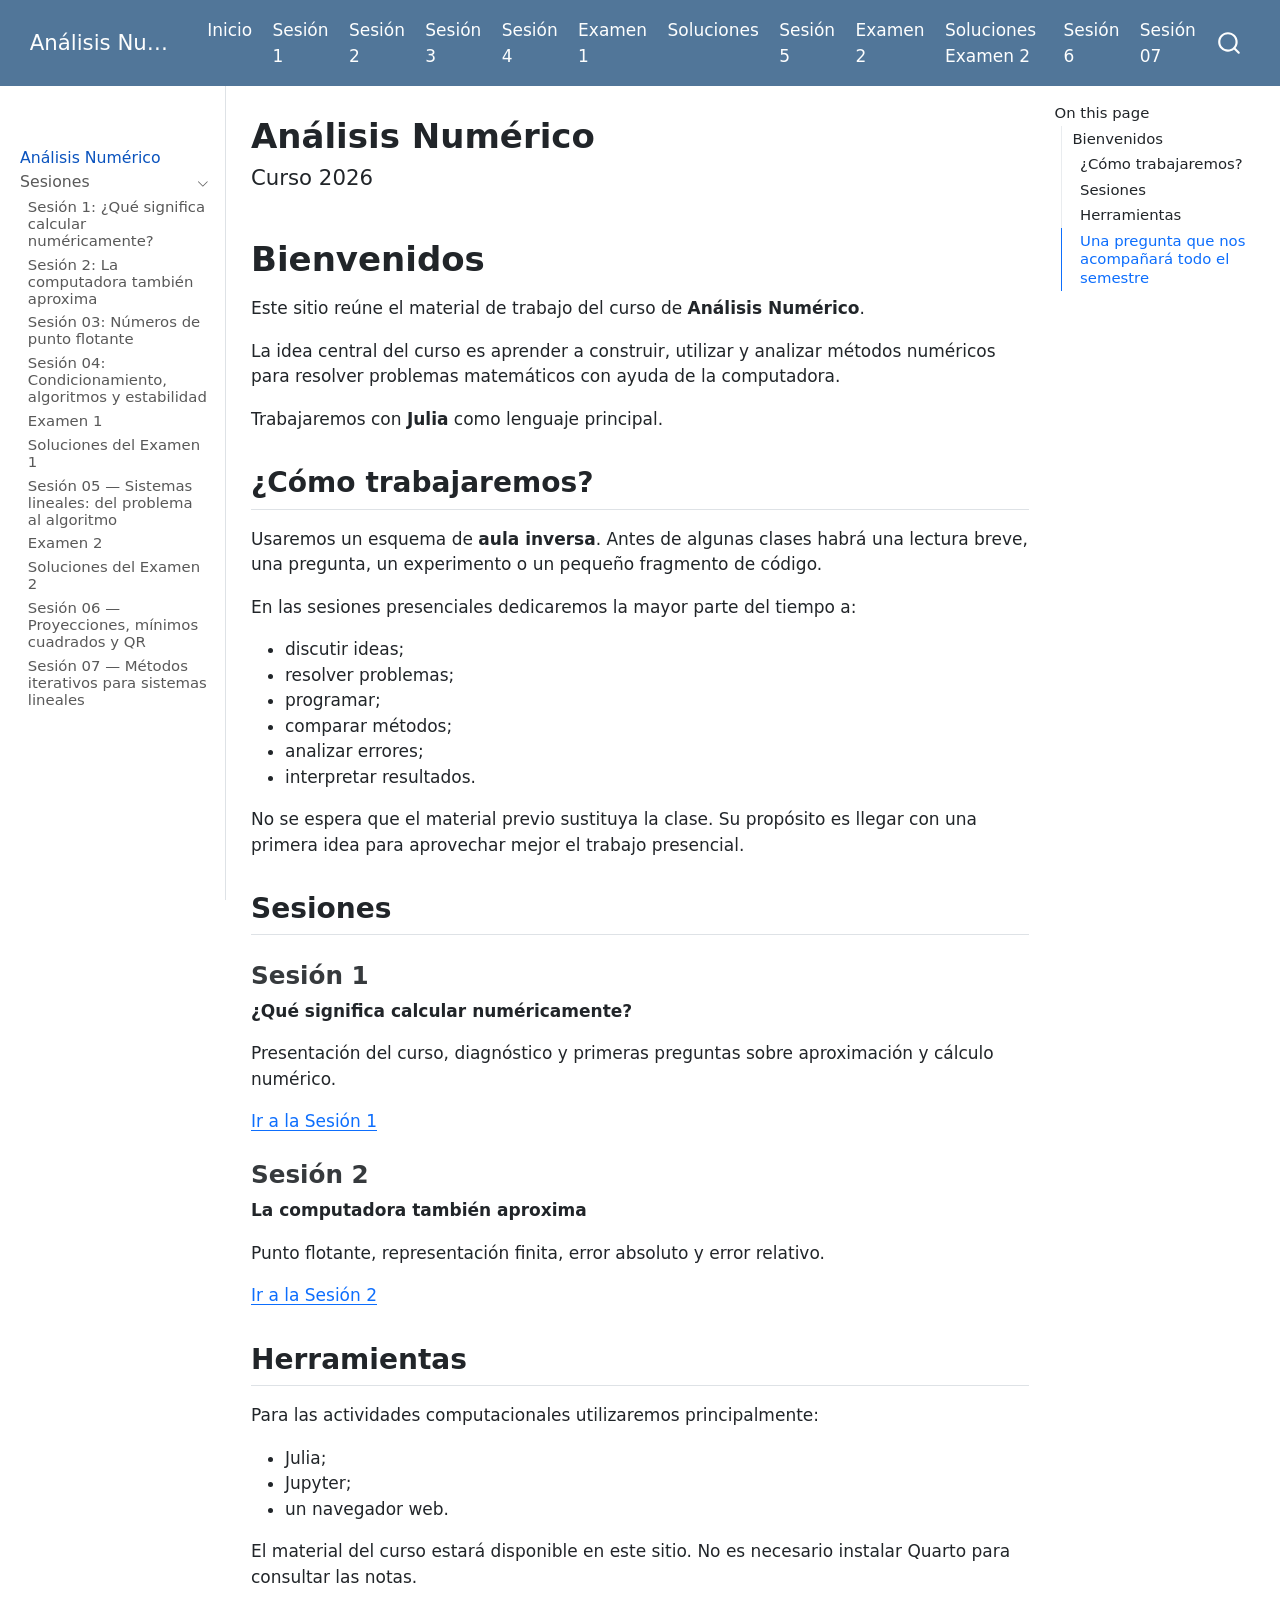
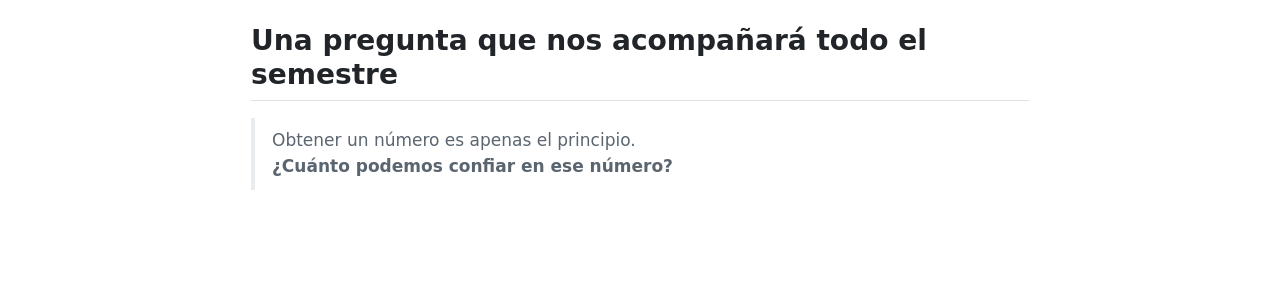
==== commit 29bd7994: "Agrega examen 2, soluciones y cuaderno de proyeccion" ====
--- a/docs/index.html
+++ b/docs/index.html
@@ -127,8 +127,20 @@
 <span class="menu-text">Sesión 5</span></a>
   </li>  
   <li class="nav-item">
+    <a class="nav-link" href="./sesiones/examen02.html"> 
+<span class="menu-text">Examen 2</span></a>
+  </li>  
+  <li class="nav-item">
+    <a class="nav-link" href="./sesiones/soluciones_examen02.html"> 
+<span class="menu-text">Soluciones Examen 2</span></a>
+  </li>  
+  <li class="nav-item">
     <a class="nav-link" href="./sesiones/sesion06.html"> 
 <span class="menu-text">Sesión 6</span></a>
+  </li>  
+  <li class="nav-item">
+    <a class="nav-link" href="./sesiones/sesion07.html"> 
+<span class="menu-text">Sesión 07</span></a>
   </li>  
 </ul>
           </div> <!-- /navcollapse -->
@@ -220,8 +232,26 @@
 </li>
           <li class="sidebar-item">
   <div class="sidebar-item-container"> 
+  <a href="./sesiones/examen02.html" class="sidebar-item-text sidebar-link">
+ <span class="menu-text">Examen 2</span></a>
+  </div>
+</li>
+          <li class="sidebar-item">
+  <div class="sidebar-item-container"> 
+  <a href="./sesiones/soluciones_examen02.html" class="sidebar-item-text sidebar-link">
+ <span class="menu-text">Soluciones del Examen 2</span></a>
+  </div>
+</li>
+          <li class="sidebar-item">
+  <div class="sidebar-item-container"> 
   <a href="./sesiones/sesion06.html" class="sidebar-item-text sidebar-link">
  <span class="menu-text">Sesión 06 — Proyecciones, mínimos cuadrados y QR</span></a>
+  </div>
+</li>
+          <li class="sidebar-item">
+  <div class="sidebar-item-container"> 
+  <a href="./sesiones/sesion07.html" class="sidebar-item-text sidebar-link">
+ <span class="menu-text">Sesión 07 — Métodos iterativos para sistemas lineales</span></a>
   </div>
 </li>
       </ul>
